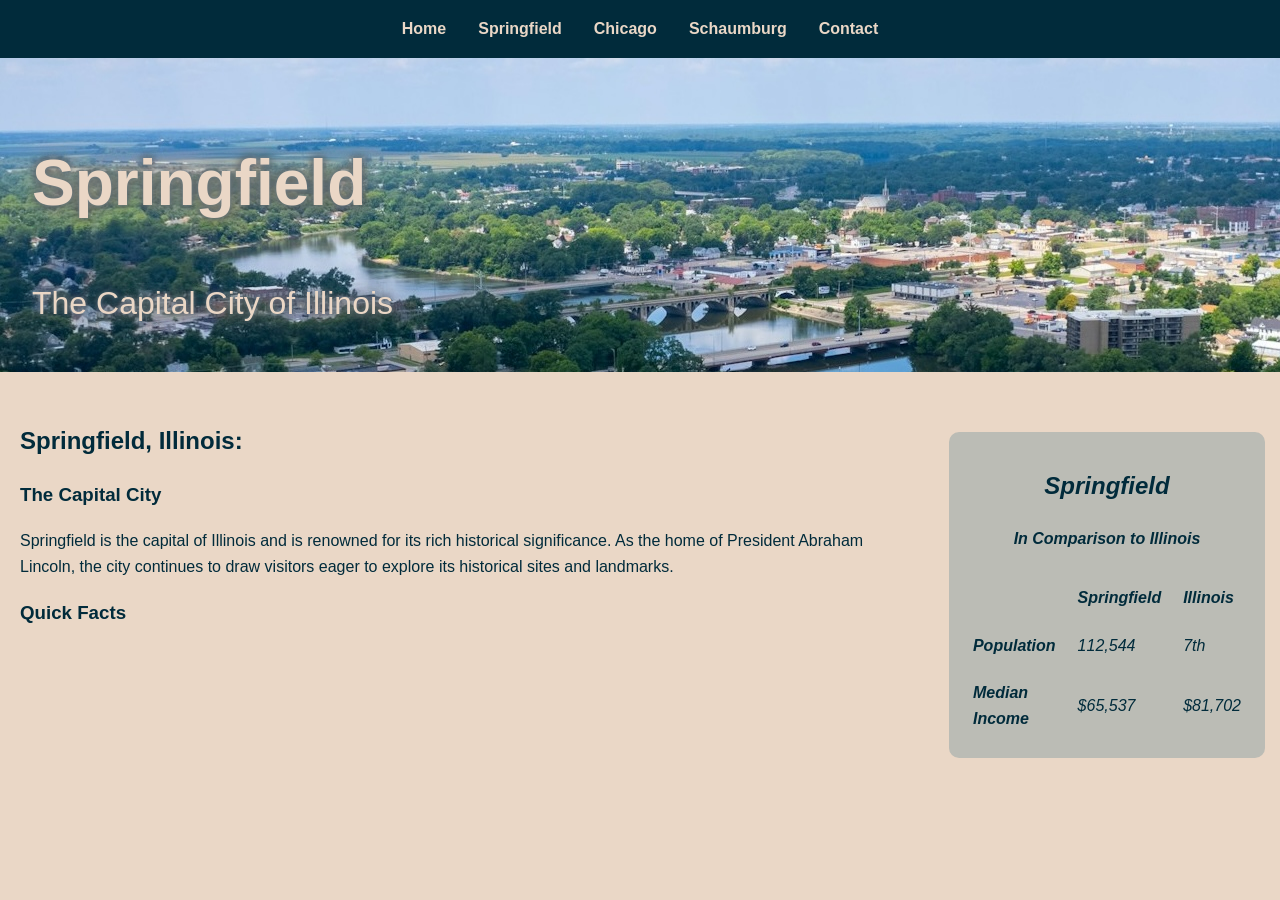
==== capital-city.html @ 20587508 "set up rough draft of capital-city page for Springfield. Added some facts, table" ====
<!DOCTYPE html>
<html lang="en">
<head>
    <meta charset="UTF-8">
    <meta name="viewport" content="width=device-width, initial-scale=1.0">
    <link rel="stylesheet" href="styles.css">
    <title>Illinois</title>
</head>
<body>
    <nav>
        <a href="index.html" >Home</a>
        <a href="capital-city.html">Springfield</a>
        <a href="chicago.html">Chicago</a>
        <a href="schaumburg.html">Schaumburg</a>
        <a href="contact.html">Contact</a>
    </nav>
    <header>
        <div id="header-container">
            <h1>Springfield</h1>
            <p>The Capital City of Illinois</p>
        </div>
    </header>
    <div id="content-container">
        <main>
            <h2>Springfield, Illinois:</h2>
            <h3>The Capital City</h3>
            <p>Springfield is the capital of Illinois and is renowned for its rich historical significance. As the home of President Abraham Lincoln, the city continues to draw visitors eager to explore its historical sites and landmarks.</p>
            <h3>Quick Facts</h3>
            
        </main>
        <aside>
            <div>
                <table>
                    <caption>
                        <h2>Springfield</h2>
                        <h4>In Comparison to Illinois</h4>
                    </caption>
                        
                    <tr>
                        <th></th>
                        <th>Springfield</th>
                        <th>Illinois</th>
                    </tr>
                    <tr>
                        <th>Population</th>
                        <td>112,544</td>
                        <td>7th </td>
                    </tr>
                    <tr>      
                        <th>Median Income </th>
                        <td>$65,537</td>
                        <td>$81,702</td>
                    </tr>
                  
                </table>
                
            </div>

        </aside>
    </div>
    
</body>
</html>
---- styles.css ----
:root {

    --deep-blue: #012b3b;
    --light-blue: #25637c;
    --steel-gray: #728590;
    --brown-gray: #b2a289;
    --sand-beige: #ead7c6;
    --aside-grey: #25637c3c;
}

body {
    font-family: Arial, sans-serif;
    margin: 0;
    padding: 0;
    color: var(--deep-blue);
    background-color: var(--sand-beige);
    line-height: 1.6;
}
nav {
    background: var(--deep-blue);
    padding: 1em;
    display: flex;
    justify-content: center;
    min-width: none;
}
nav a {
    color: var(--sand-beige);
    margin: 0 1em;
    text-decoration: none;
    font-weight: bold;
}
nav a:hover {
    text-decoration: underline;
    color: var(--brown-gray);
    
}
header {
    background: var(--light-blue);
    background-image: url("images/Aerial\ city.jpg");
    padding: 2em;
    width: 100%;
    height: 250px;
    background-position-y: 10%;
}
#header-container {
    display: inline-block;
    color: var(--sand-beige);
    text-shadow:
    0 0 5px var(--steel-gray),
    0 0 20px var(--brown-gray),
    0 0 10px rgb(7, 7, 19);
    font-size: 2em;
}


#content-container {
    display: flex;
}

main {
    flex: 0 1 75%;
    padding: 30px 20px;
    }
     
aside {

    flex: 0 1 25%;
    margin-top: 30px;
    padding-top: 30px;
    padding-right: 15px;
    padding-left: 15px;
    font-style: italic;
    
    
}
aside div{
    background-color: var(--aside-grey);
    border-radius: 10px;
    padding: 15px 12px;
    max-width: fit-content;
}
aside th, aside td {
    padding: 10px;
    text-align: left;
    max-width: 100px;
}

.fun-fact {
    margin-top: 30px;
    background-color: #25637c19;
    border-left: 5px solid var(--light-blue);
    padding: 10px;
    border-radius: 10px;
  }
    
.list-design a {
    text-decoration: none;
    color: var(--light-blue);
    margin: 0 1em;
    text-decoration: none;
    font-weight: bold;
}
.list-design a:hover{
    color: var(--steel-gray);
    
}
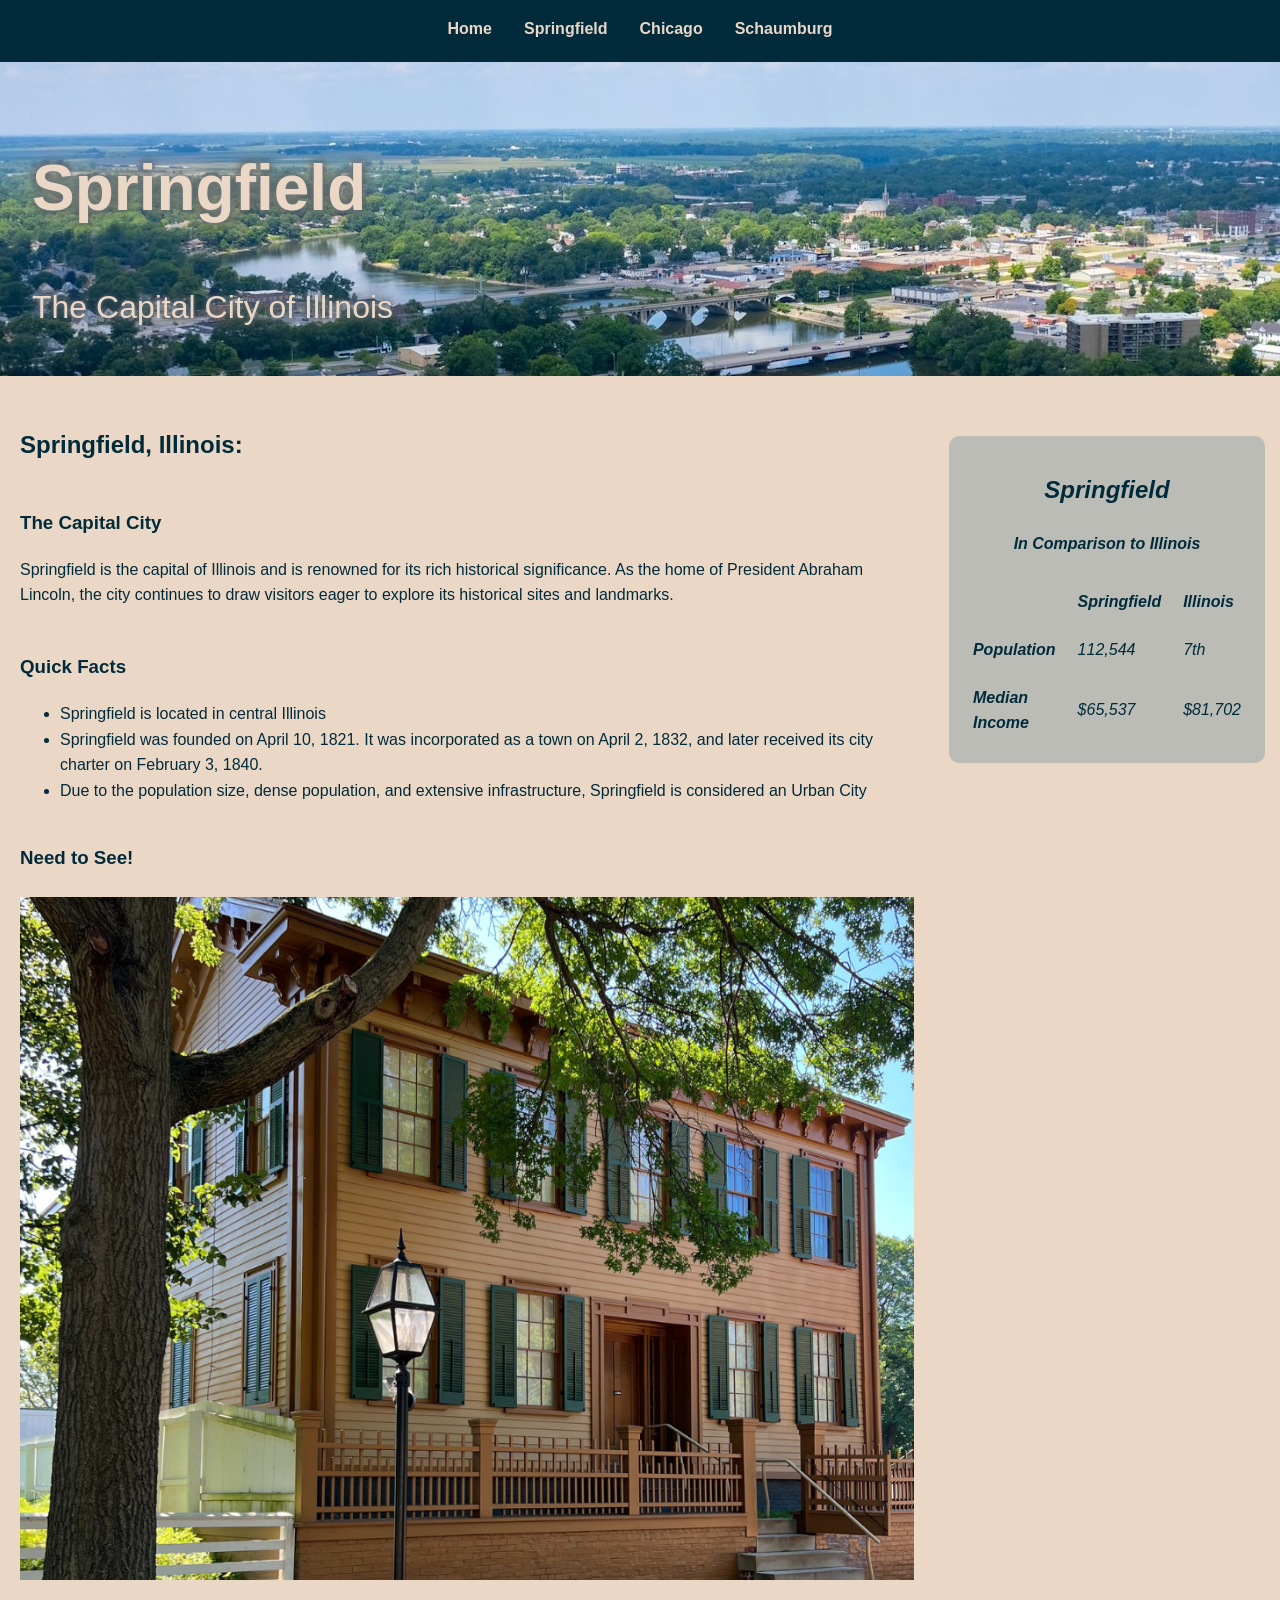
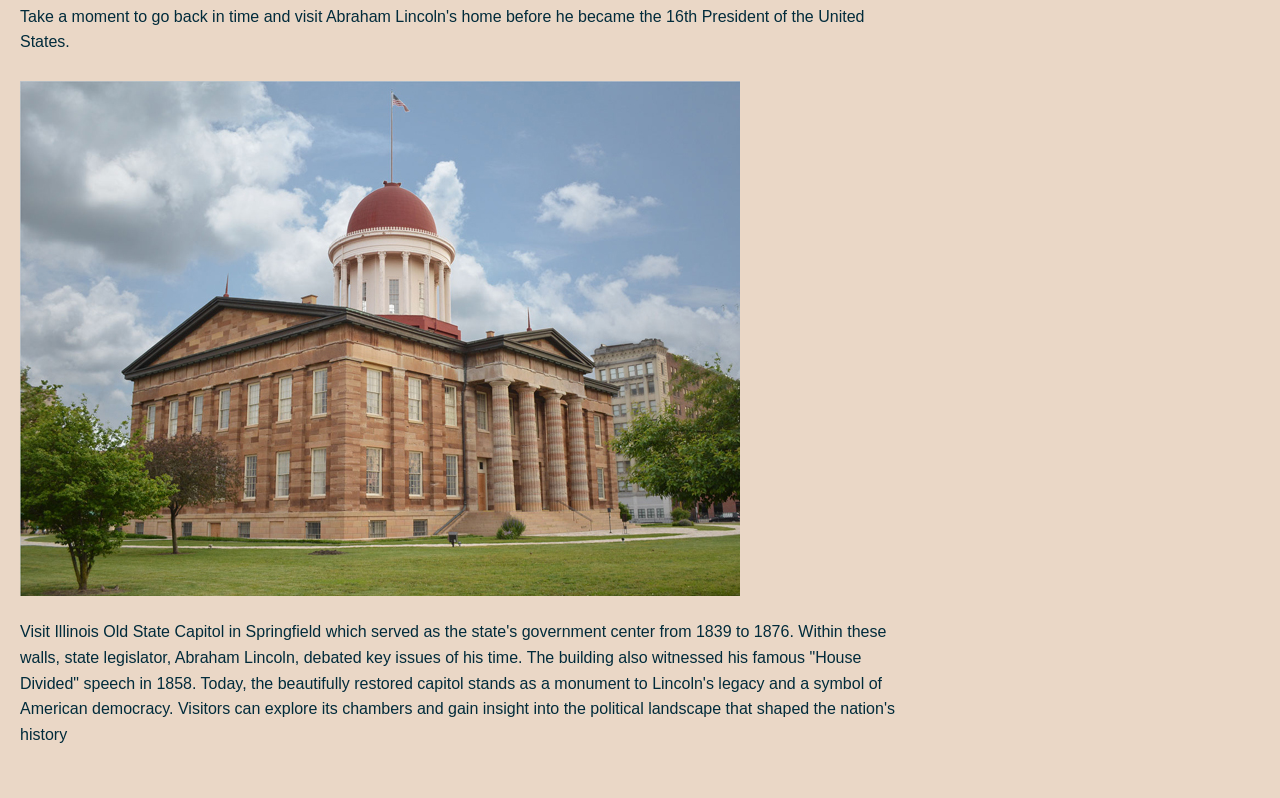
==== commit 20aed578: "added springfield information, most finished. removed contact tab, will be listed in the footer inst" ====
--- a/capital-city.html
+++ b/capital-city.html
@@ -12,7 +12,6 @@
         <a href="capital-city.html">Springfield</a>
         <a href="chicago.html">Chicago</a>
         <a href="schaumburg.html">Schaumburg</a>
-        <a href="contact.html">Contact</a>
     </nav>
     <header>
         <div id="header-container">
@@ -23,10 +22,41 @@
     <div id="content-container">
         <main>
             <h2>Springfield, Illinois:</h2>
-            <h3>The Capital City</h3>
-            <p>Springfield is the capital of Illinois and is renowned for its rich historical significance. As the home of President Abraham Lincoln, the city continues to draw visitors eager to explore its historical sites and landmarks.</p>
-            <h3>Quick Facts</h3>
             
+            <section>
+                <h3>The Capital City</h3>
+                <p>Springfield is the capital of Illinois and is renowned for its rich historical significance. As the home of President Abraham Lincoln, the city continues to draw visitors eager to explore its historical sites and landmarks.</p>
+            </section>
+            <section>
+                <h3>Quick Facts</h3>
+                <ul>
+                    <li>
+                        Springfield is located in central Illinois
+                    </li>
+                    <li>
+                        Springfield was founded on April 10, 1821. It was incorporated as a town on April 2, 1832, and later received its city charter on February 3, 1840.
+                    </li>
+                   
+                    <li>
+                        Due to the population size, dense population, and extensive infrastructure, Springfield is considered an Urban City
+                    </li>
+                </ul>
+            </section>
+            <h3>Need to See!</h3>
+            <section>
+                <img  src="images/Lincoln Home Historic Site.png" alt="Photo of President Lincoln's estate">
+                <p>
+                    Take a moment to go back in time and visit Abraham Lincoln's home before he became the 16th President of the United States.
+                </p> 
+            </section>
+                
+            <section>
+                <img src="images/Old State Capitol May 19 2016.jpg" alt="illinois old Capitol building">
+                <p>
+                    Visit Illinois Old State Capitol in Springfield which served as the state's government center from 1839 to 1876. Within these walls, state legislator, Abraham Lincoln,  debated key issues of his time. The building also witnessed his famous "House Divided" speech in 1858. Today, the beautifully restored capitol stands as a monument to Lincoln's legacy and a symbol of American democracy. Visitors can explore its chambers and gain insight into the political landscape that shaped the nation's history
+                </p>
+            </section>
+          
         </main>
         <aside>
             <div>
--- a/styles.css
+++ b/styles.css
@@ -6,6 +6,7 @@
     --brown-gray: #b2a289;
     --sand-beige: #ead7c6;
     --aside-grey: #25637c3c;
+    
 }
 
 body {
@@ -15,13 +16,14 @@
     color: var(--deep-blue);
     background-color: var(--sand-beige);
     line-height: 1.6;
+   
 }
 nav {
     background: var(--deep-blue);
     padding: 1em;
     display: flex;
     justify-content: center;
-    min-width: none;
+    height: 30px;
 }
 nav a {
     color: var(--sand-beige);
@@ -38,7 +40,6 @@
     background: var(--light-blue);
     background-image: url("images/Aerial\ city.jpg");
     padding: 2em;
-    width: 100%;
     height: 250px;
     background-position-y: 10%;
 }
@@ -104,5 +105,16 @@
     color: var(--steel-gray);
     
 }
+section {
+    padding-top: 5px;
+    padding-bottom: 5px;
+}
 
 
+section img {
+    padding-right: 5px;
+    max-height: 100%;
+    max-width: 100%;
+}
+
+
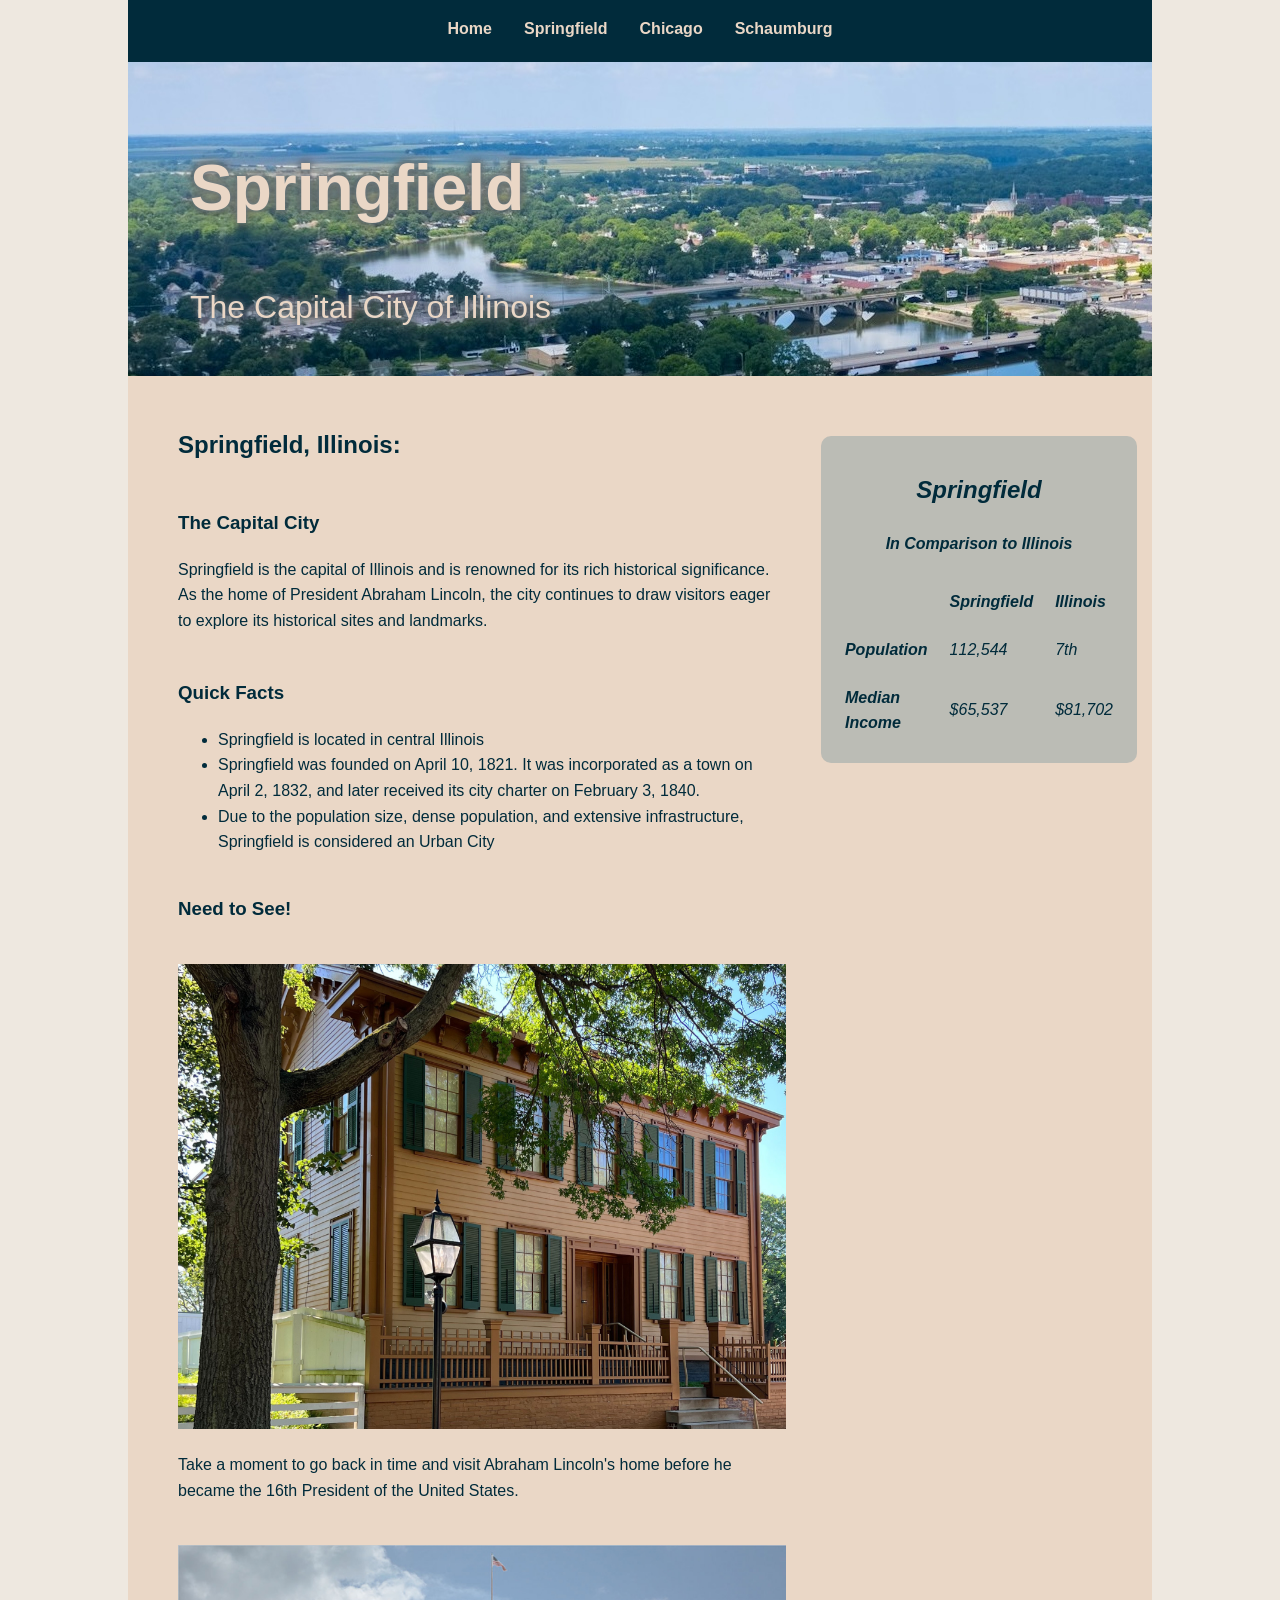
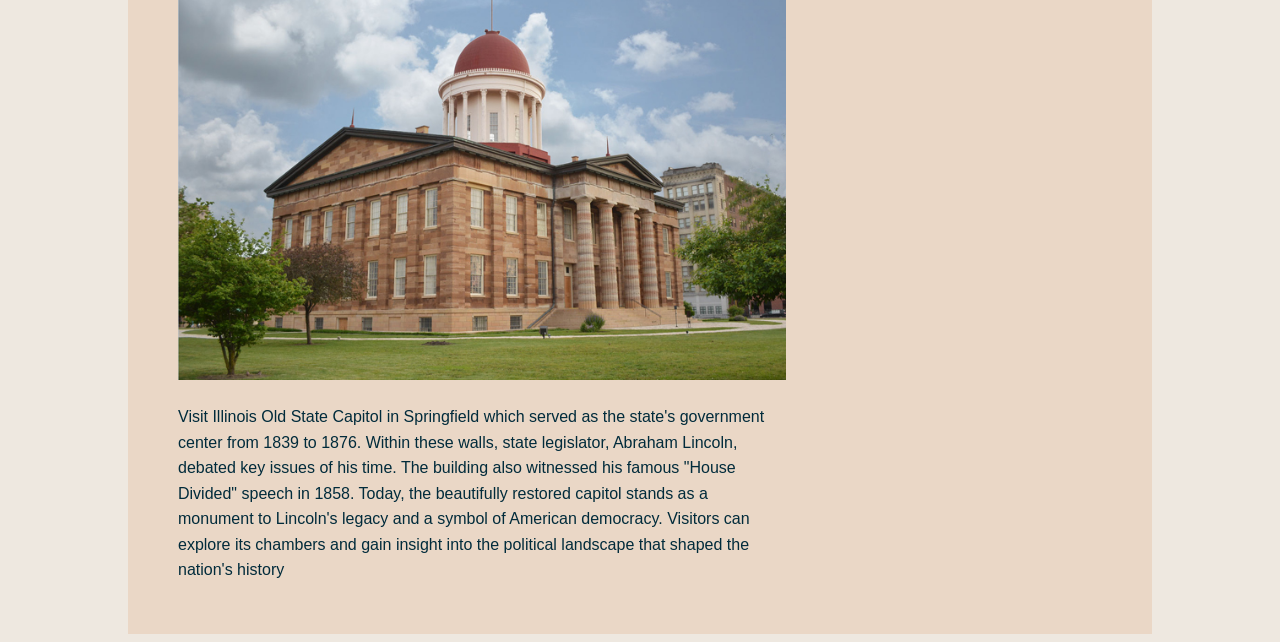
==== commit 235b564a: "fixed section not being compliant" ====
--- a/capital-city.html
+++ b/capital-city.html
@@ -7,6 +7,7 @@
     <title>Illinois</title>
 </head>
 <body>
+    <div id="viewable-container">
     <nav>
         <a href="index.html" >Home</a>
         <a href="capital-city.html">Springfield</a>
@@ -19,7 +20,7 @@
             <p>The Capital City of Illinois</p>
         </div>
     </header>
-    <div id="content-container">
+    <div id="main-content-container">
         <main>
             <h2>Springfield, Illinois:</h2>
             
@@ -88,6 +89,6 @@
 
         </aside>
     </div>
-    
+</div>
 </body>
 </html>
--- a/styles.css
+++ b/styles.css
@@ -6,17 +6,22 @@
     --brown-gray: #b2a289;
     --sand-beige: #ead7c6;
     --aside-grey: #25637c3c;
+    --soft-beige: #f5f5f5;
     
 }
 
 body {
     font-family: Arial, sans-serif;
-    margin: 0;
+    margin-left: auto;
+    margin-right: auto;
+    margin-top: 0;
     padding: 0;
     color: var(--deep-blue);
-    background-color: var(--sand-beige);
+    background-color: #ede7deea;
     line-height: 1.6;
-   
+    max-width: 1024px;
+
+    
 }
 nav {
     background: var(--deep-blue);
@@ -24,6 +29,7 @@
     display: flex;
     justify-content: center;
     height: 30px;
+    max-width: 1024px;
 }
 nav a {
     color: var(--sand-beige);
@@ -42,7 +48,12 @@
     padding: 2em;
     height: 250px;
     background-position-y: 10%;
+    
 }
+#viewable-container {
+    background-color: var(--sand-beige);
+}
+
 #header-container {
     display: inline-block;
     color: var(--sand-beige);
@@ -51,11 +62,15 @@
     0 0 20px var(--brown-gray),
     0 0 10px rgb(7, 7, 19);
     font-size: 2em;
+    max-width: 1024px;
+    margin-left: 30px;
+    margin-right: 30px;
 }
 
 
-#content-container {
+#main-content-container {
     display: flex;
+    padding-left: 30px;
 }
 
 main {
@@ -71,6 +86,7 @@
     padding-right: 15px;
     padding-left: 15px;
     font-style: italic;
+
     
     
 }
@@ -93,6 +109,19 @@
     padding: 10px;
     border-radius: 10px;
   }
+
+  /* I had to google how to do this, 
+  stack overflow explained the has option
+
+  I know there were other solutions such as a class or id but
+  I wanted to use what tools I had already made
+  */
+  .list-design ul li:has(img) { 
+    list-style: none;
+}
+.list-design li:last-child{
+    padding-bottom: 1.5em;
+}
     
 .list-design a {
     text-decoration: none;
@@ -101,6 +130,7 @@
     text-decoration: none;
     font-weight: bold;
 }
+
 .list-design a:hover{
     color: var(--steel-gray);
     
@@ -112,9 +142,14 @@
 
 
 section img {
+    padding-top: 1em;
     padding-right: 5px;
     max-height: 100%;
     max-width: 100%;
 }
 
+#sidenote {
+    font-size: small;
+    
+}
 
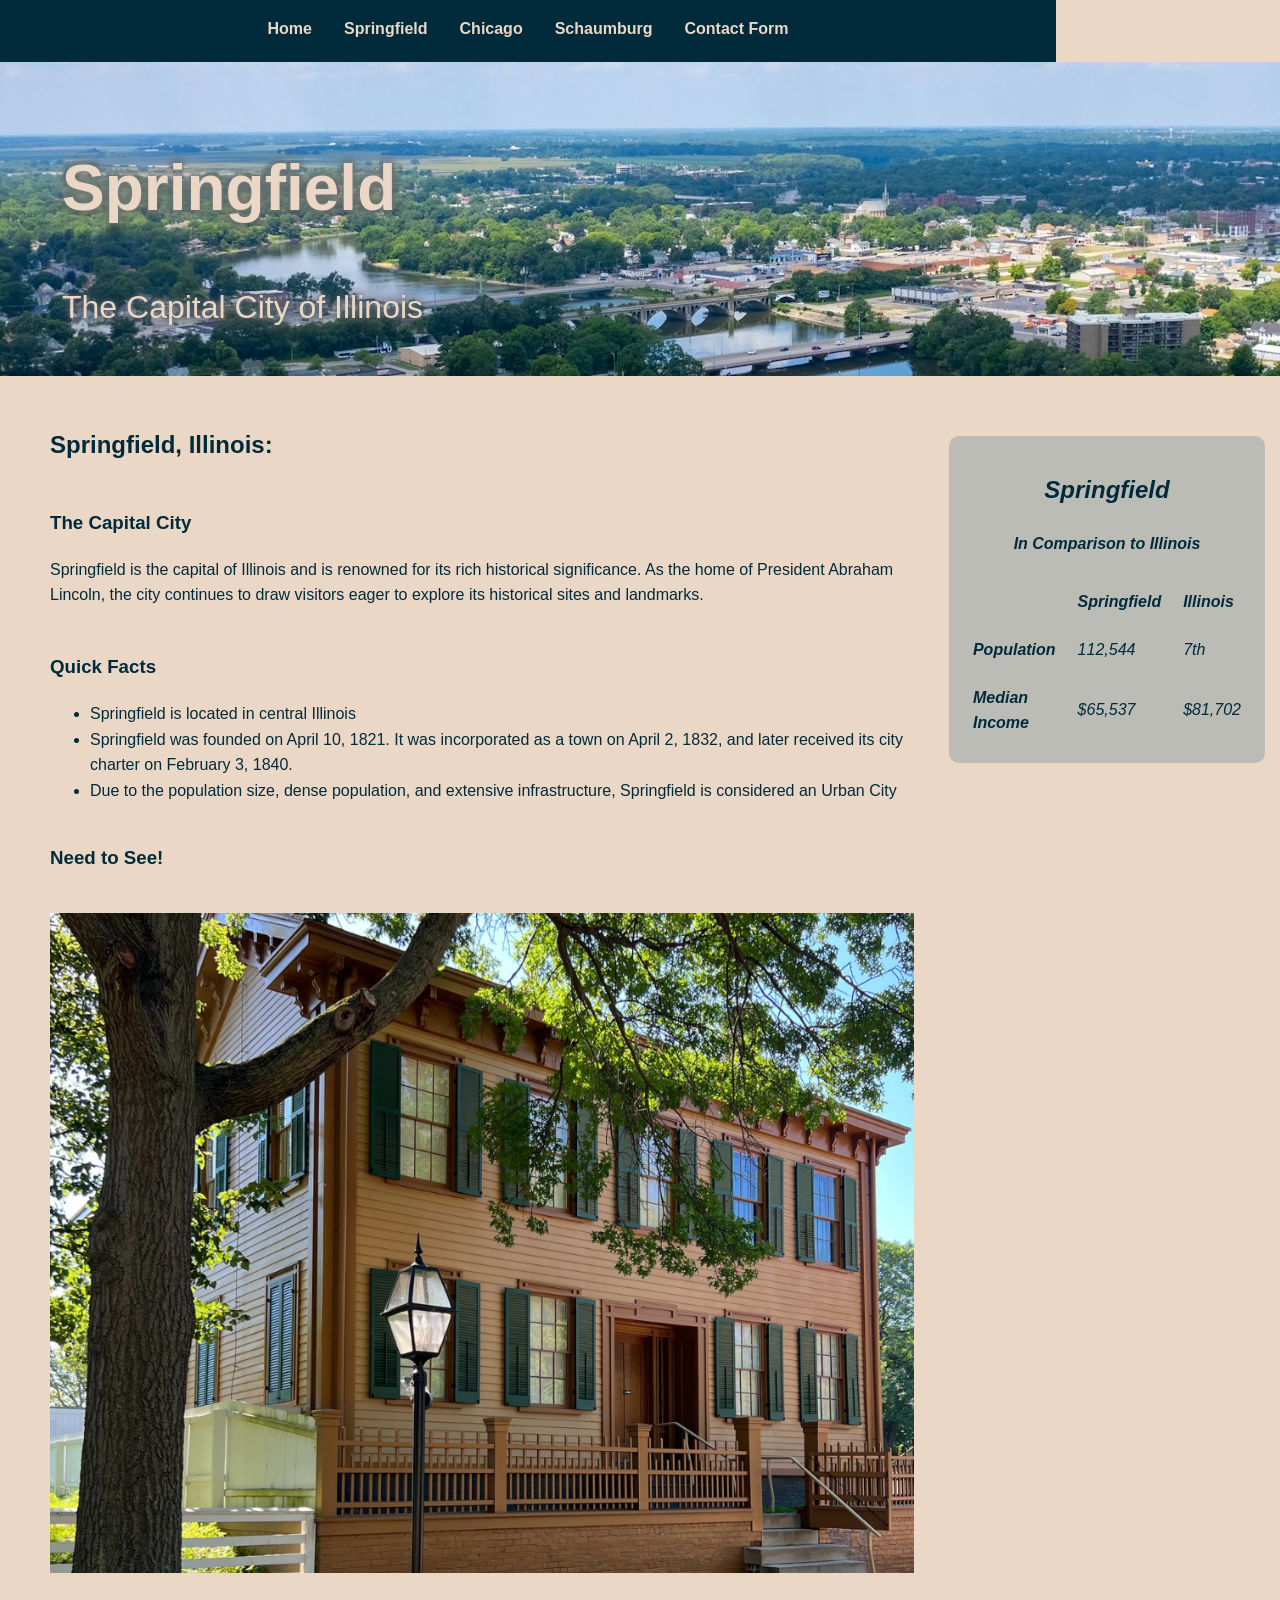
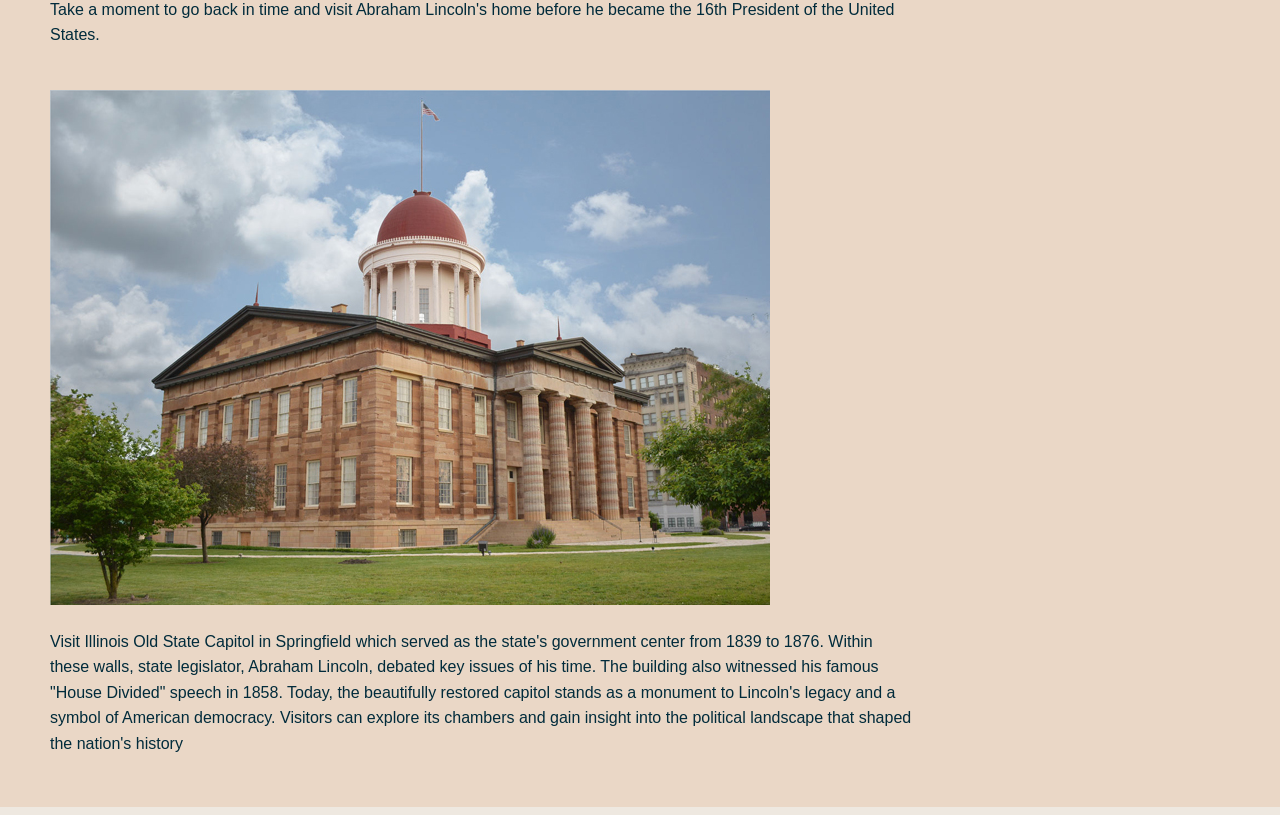
==== commit f045e0c2: "added java script and more images, finished rough contact page" ====
--- a/capital-city.html
+++ b/capital-city.html
@@ -4,7 +4,7 @@
     <meta charset="UTF-8">
     <meta name="viewport" content="width=device-width, initial-scale=1.0">
     <link rel="stylesheet" href="styles.css">
-    <title>Illinois</title>
+    <title>Springfield</title>
 </head>
 <body>
     <div id="viewable-container">
@@ -13,6 +13,7 @@
         <a href="capital-city.html">Springfield</a>
         <a href="chicago.html">Chicago</a>
         <a href="schaumburg.html">Schaumburg</a>
+        <a href="contact.html">Contact Form</a>
     </nav>
     <header>
         <div id="header-container">
@@ -45,7 +46,7 @@
             </section>
             <h3>Need to See!</h3>
             <section>
-                <img  src="images/Lincoln Home Historic Site.png" alt="Photo of President Lincoln's estate">
+                <img  src="/images/Lincoln Home Historic Site.png" alt="Photo of President Lincoln's estate">
                 <p>
                     Take a moment to go back in time and visit Abraham Lincoln's home before he became the 16th President of the United States.
                 </p> 
--- a/styles.css
+++ b/styles.css
@@ -19,6 +19,7 @@
     color: var(--deep-blue);
     background-color: #ede7deea;
     line-height: 1.6;
+    min-width: fit-content;
     max-width: 1024px;
 
     
@@ -49,28 +50,31 @@
     height: 250px;
     background-position-y: 10%;
     
+    
 }
 #viewable-container {
     background-color: var(--sand-beige);
 }
 
 #header-container {
-    display: inline-block;
     color: var(--sand-beige);
     text-shadow:
-    0 0 5px var(--steel-gray),
-    0 0 20px var(--brown-gray),
-    0 0 10px rgb(7, 7, 19);
+        0 0 5px var(--steel-gray),
+        0 0 20px var(--brown-gray),
+        0 0 10px rgb(7, 7, 19);
     font-size: 2em;
     max-width: 1024px;
     margin-left: 30px;
     margin-right: 30px;
+  
+    
 }
 
 
 #main-content-container {
     display: flex;
     padding-left: 30px;
+   
 }
 
 main {
@@ -152,4 +156,46 @@
     font-size: small;
     
 }
-
+#form-content {
+    display: block;
+    max-width: 600px;
+    margin: 20px auto 20px auto;
+    padding: 20px;
+    border-radius: 10px;
+    box-shadow: 0 0 10px rgba(0, 0, 0, 0.345);
+    position: relative;
+}
+#form-content img {
+    float: left;
+    height: 260px;
+
+}
+form {
+    float: right;
+    padding-right: 50px;
+    padding-bottom: 15px;
+}
+
+ input[type=text], input[type=email],textarea {
+    width: 100%;
+    padding: 10px;
+    border: 2px solid var(--deep-blue);
+    border-radius: 6px;
+    resize: none;
+ }
+ button {
+    background-color: var(--light-blue);
+    color: white;
+    padding: 10px 15px;
+    border-radius: 10px;
+    cursor: pointer;
+    float: right;
+    position: absolute;
+    bottom: 10px;
+    right: 45px;
+  }
+  button:hover {
+    background-color: var(--deep-blue);
+  }
+
+
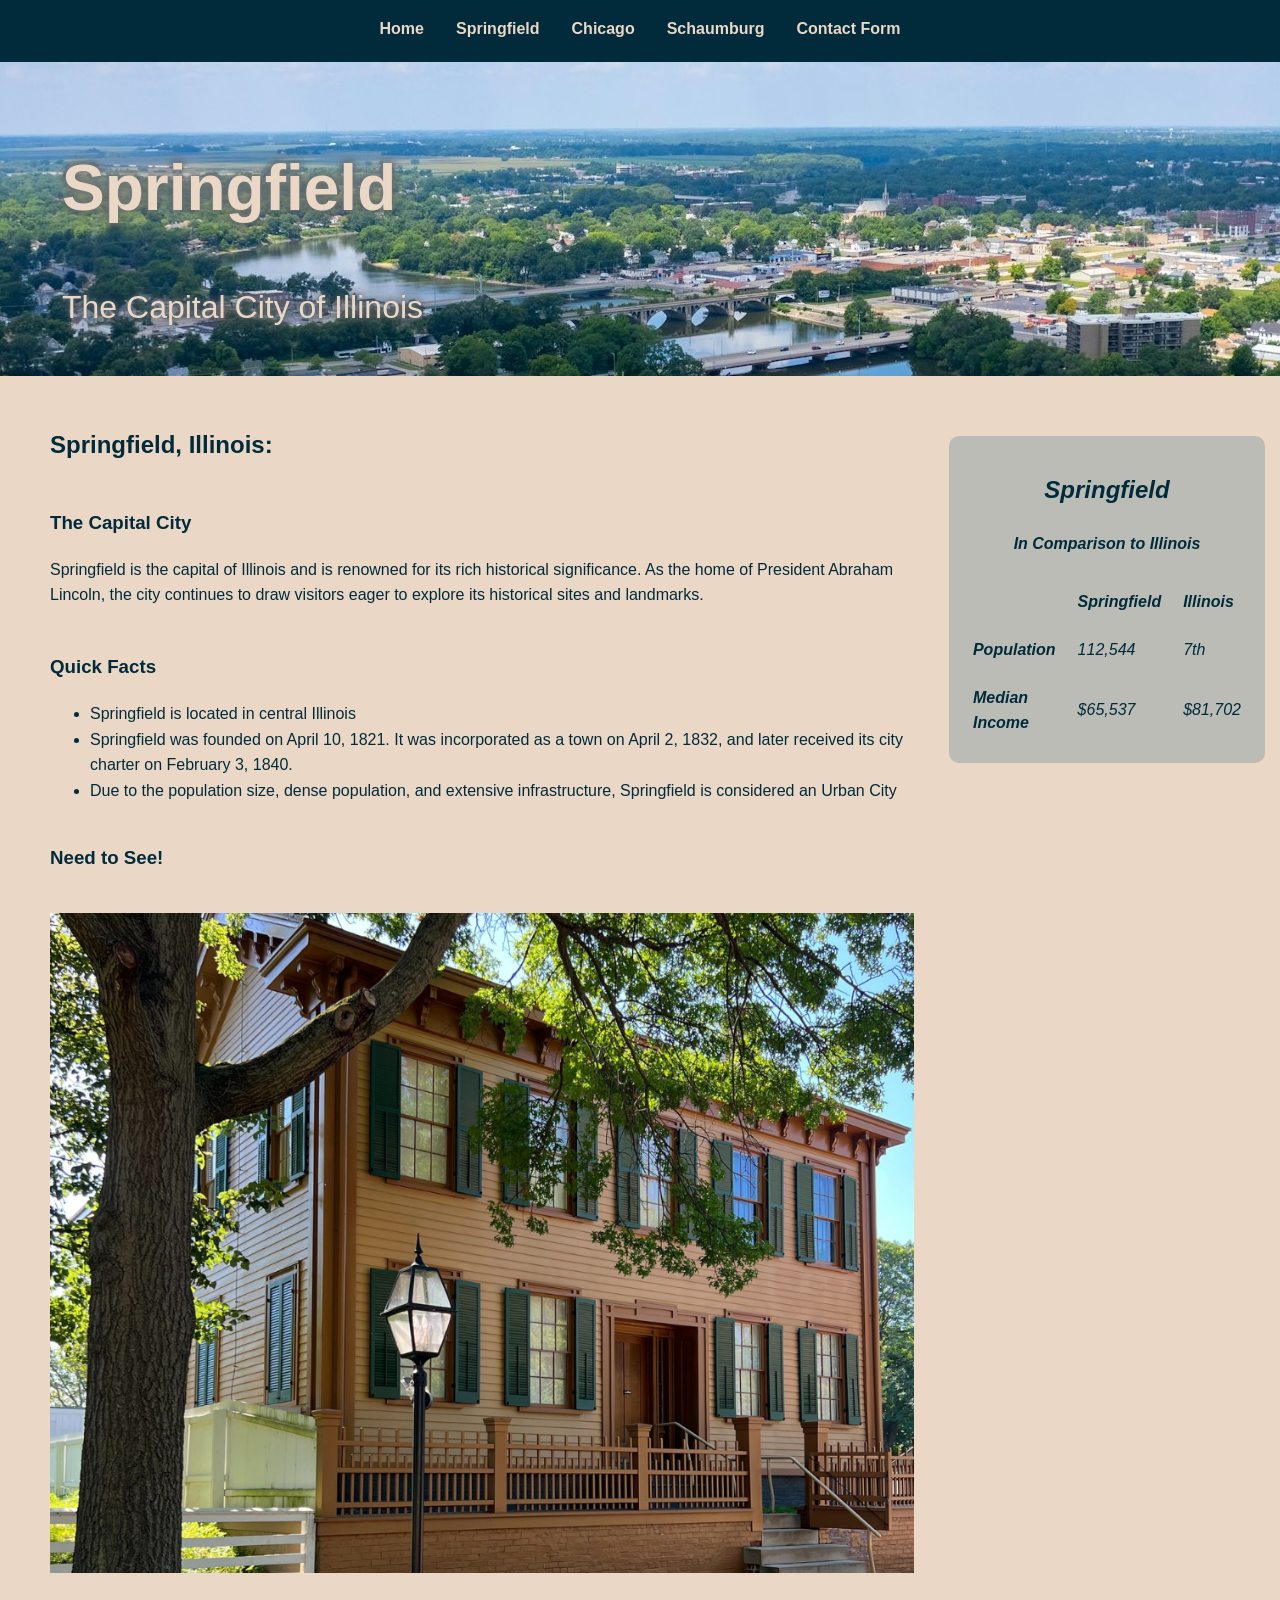
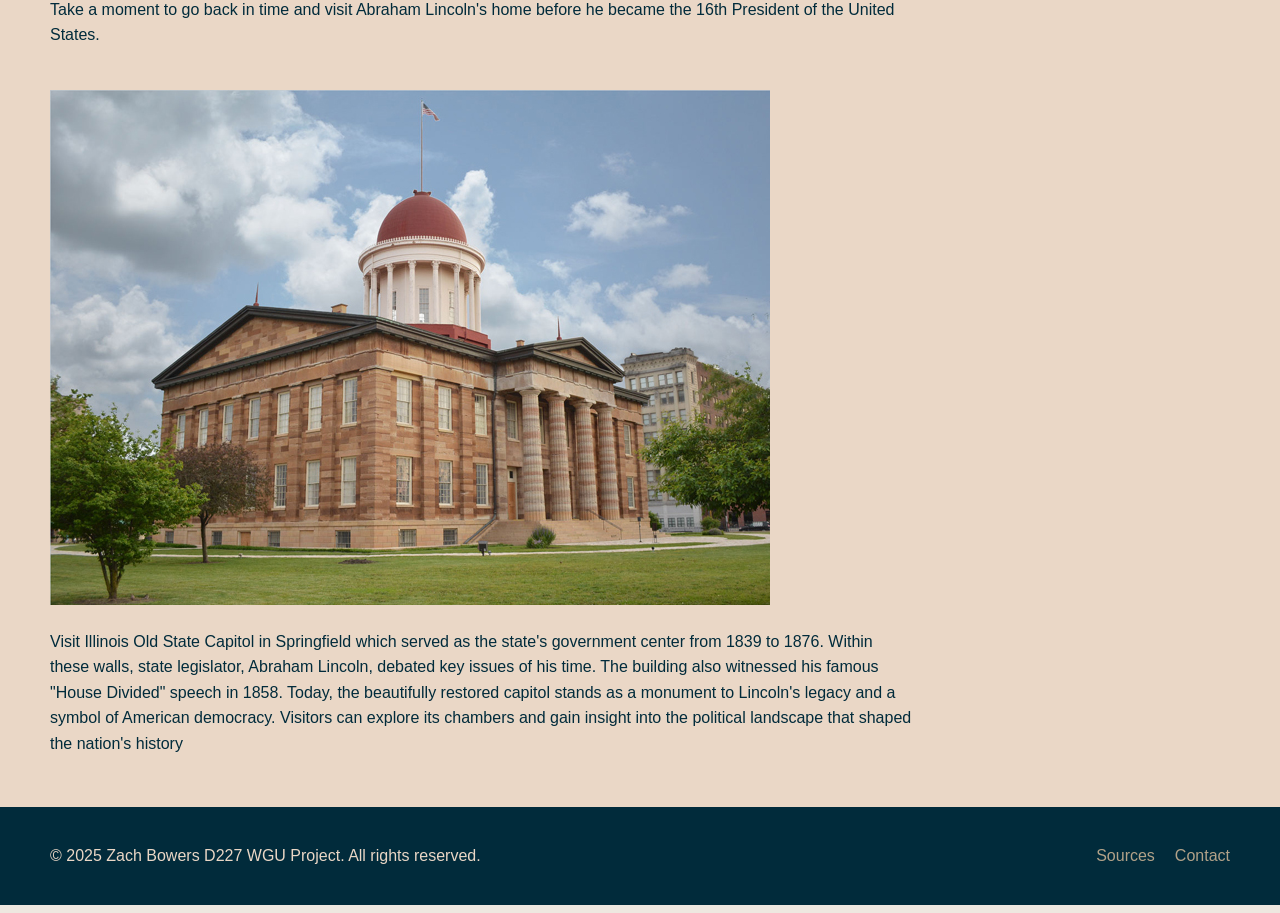
==== commit 33e09f1f: "added sources, fixed contact page, fixed weird wrapping issues on header, added footer with link to " ====
--- a/capital-city.html
+++ b/capital-city.html
@@ -91,5 +91,12 @@
         </aside>
     </div>
 </div>
+<footer>
+    <p>&copy; 2025 Zach Bowers D227 WGU Project. All rights reserved.</p>
+    <div class="footer-links">
+      <a href="sources.html">Sources</a>
+      <a href="contact.html">Contact</a>
+    </div>
+  </footer>
 </body>
 </html>
--- a/styles.css
+++ b/styles.css
@@ -19,7 +19,7 @@
     color: var(--deep-blue);
     background-color: #ede7deea;
     line-height: 1.6;
-    min-width: fit-content;
+    min-width: 100%;
     max-width: 1024px;
 
     
@@ -30,13 +30,14 @@
     display: flex;
     justify-content: center;
     height: 30px;
-    max-width: 1024px;
+
 }
 nav a {
     color: var(--sand-beige);
     margin: 0 1em;
     text-decoration: none;
     font-weight: bold;
+    white-space: nowrap;
 }
 nav a:hover {
     text-decoration: underline;
@@ -51,21 +52,27 @@
     background-position-y: 10%;
     
     
+    
 }
 #viewable-container {
     background-color: var(--sand-beige);
+    margin: 0 auto;
+    max-width: 1300px;
 }
 
 #header-container {
+    white-space: nowrap; 
     color: var(--sand-beige);
     text-shadow:
         0 0 5px var(--steel-gray),
         0 0 20px var(--brown-gray),
         0 0 10px rgb(7, 7, 19);
     font-size: 2em;
-    max-width: 1024px;
+    max-width: 1300px;
     margin-left: 30px;
     margin-right: 30px;
+    
+    
   
     
 }
@@ -74,6 +81,7 @@
 #main-content-container {
     display: flex;
     padding-left: 30px;
+
    
 }
 
@@ -105,14 +113,11 @@
     text-align: left;
     max-width: 100px;
 }
-
-.fun-fact {
-    margin-top: 30px;
-    background-color: #25637c19;
-    border-left: 5px solid var(--light-blue);
-    padding: 10px;
-    border-radius: 10px;
-  }
+.list-design li {
+    
+    padding-bottom: 10px;
+}
+
 
   /* I had to google how to do this, 
   stack overflow explained the has option
@@ -158,7 +163,7 @@
 }
 #form-content {
     display: block;
-    max-width: 600px;
+    min-width: 800px;
     margin: 20px auto 20px auto;
     padding: 20px;
     border-radius: 10px;
@@ -167,10 +172,11 @@
 }
 #form-content img {
     float: left;
-    height: 260px;
+    width:300px;
 
 }
 form {
+    width: fit-content;
     float: right;
     padding-right: 50px;
     padding-bottom: 15px;
@@ -198,4 +204,25 @@
     background-color: var(--deep-blue);
   }
 
-
+  footer {
+    background-color: var(--deep-blue);
+    color: var(--sand-beige);
+    display: flex;
+    justify-content: space-between;
+    align-items: center;
+    padding: 20px 50px;
+  }
+  
+  footer a {
+    color: var(--brown-gray);
+    text-decoration: none;
+    margin-left: 20px;
+  }
+  
+  footer a:hover {
+    color: var(--steel-gray);
+  }
+  
+  .footer-links {
+    display: flex;
+  }
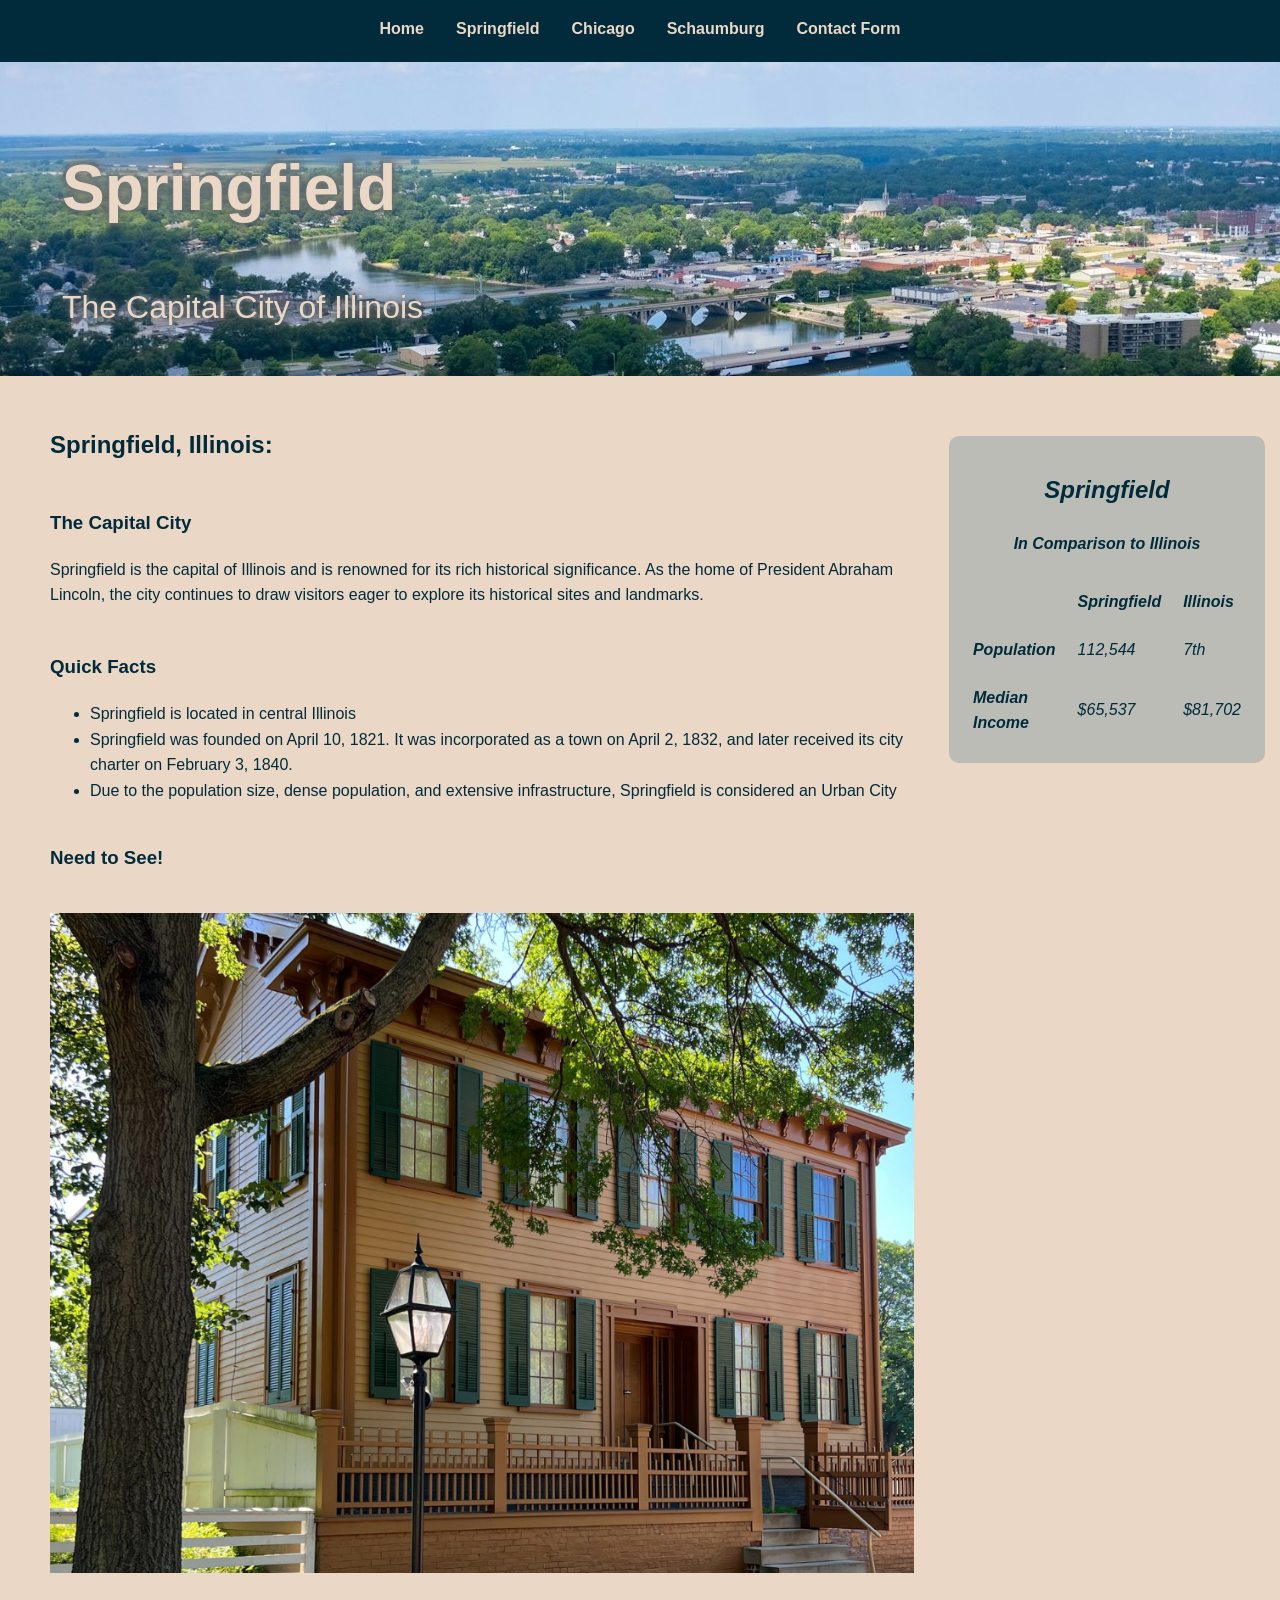
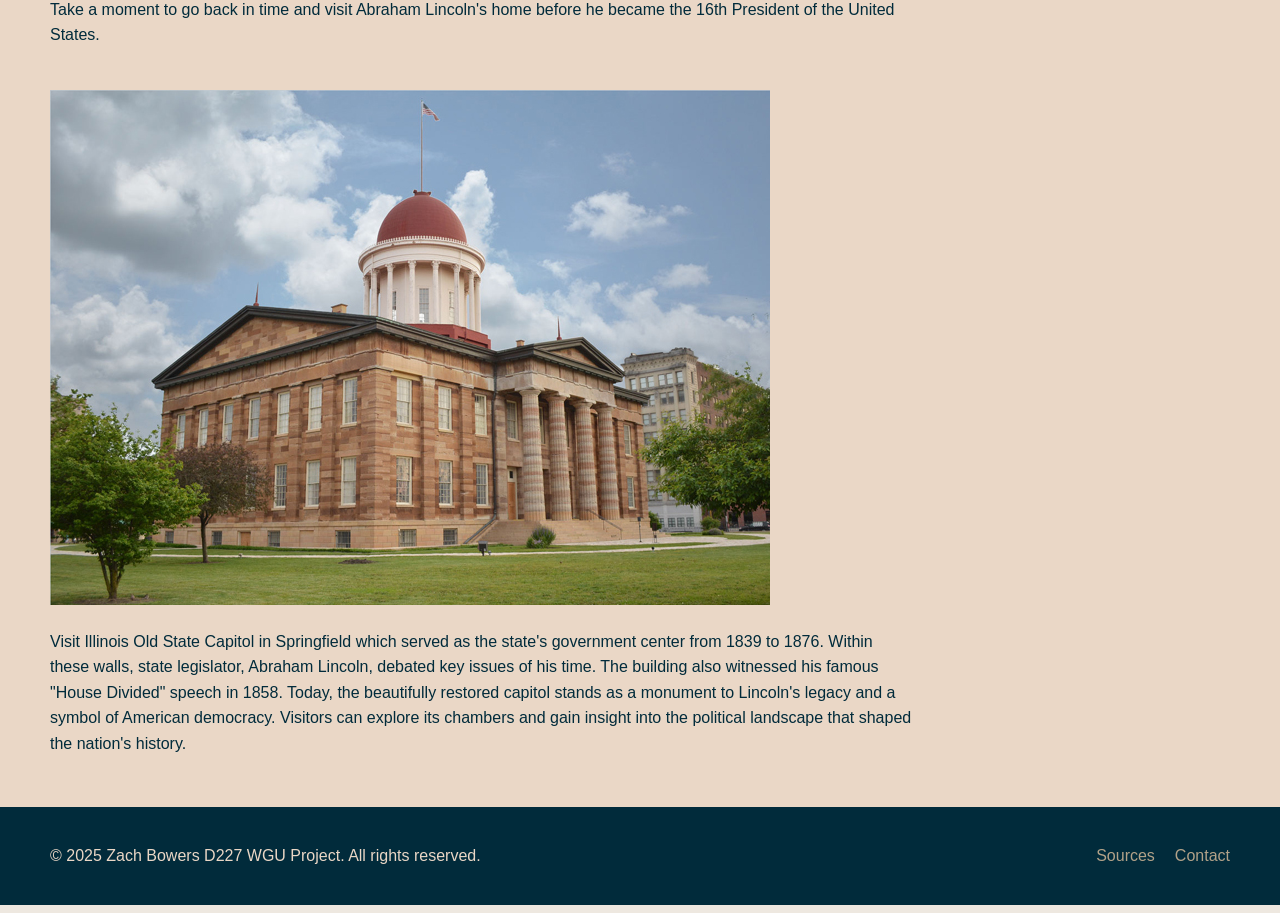
==== commit 2ab503a2: "fixed error in photo name" ====
--- a/capital-city.html
+++ b/capital-city.html
@@ -46,16 +46,16 @@
             </section>
             <h3>Need to See!</h3>
             <section>
-                <img  src="/images/Lincoln Home Historic Site.png" alt="Photo of President Lincoln's estate">
+                <img  src="/images/Lincoln_Home_Historic_Site.png" alt="Photo of President Lincoln's estate">
                 <p>
                     Take a moment to go back in time and visit Abraham Lincoln's home before he became the 16th President of the United States.
                 </p> 
             </section>
                 
             <section>
-                <img src="images/Old State Capitol May 19 2016.jpg" alt="illinois old Capitol building">
+                <img src="/images/Old_State_Capitol_May_19_2016.jpg" alt="Illinois Old Capitol building">
                 <p>
-                    Visit Illinois Old State Capitol in Springfield which served as the state's government center from 1839 to 1876. Within these walls, state legislator, Abraham Lincoln,  debated key issues of his time. The building also witnessed his famous "House Divided" speech in 1858. Today, the beautifully restored capitol stands as a monument to Lincoln's legacy and a symbol of American democracy. Visitors can explore its chambers and gain insight into the political landscape that shaped the nation's history
+                    Visit Illinois Old State Capitol in Springfield which served as the state's government center from 1839 to 1876. Within these walls, state legislator, Abraham Lincoln, debated key issues of his time. The building also witnessed his famous "House Divided" speech in 1858. Today, the beautifully restored capitol stands as a monument to Lincoln's legacy and a symbol of American democracy. Visitors can explore its chambers and gain insight into the political landscape that shaped the nation's history.
                 </p>
             </section>
           
--- a/styles.css
+++ b/styles.css
@@ -102,7 +102,7 @@
     
     
 }
-aside div{
+aside div, aside section{
     background-color: var(--aside-grey);
     border-radius: 10px;
     padding: 15px 12px;
@@ -163,7 +163,7 @@
 }
 #form-content {
     display: block;
-    min-width: 800px;
+    max-width: 800px;
     margin: 20px auto 20px auto;
     padding: 20px;
     border-radius: 10px;
